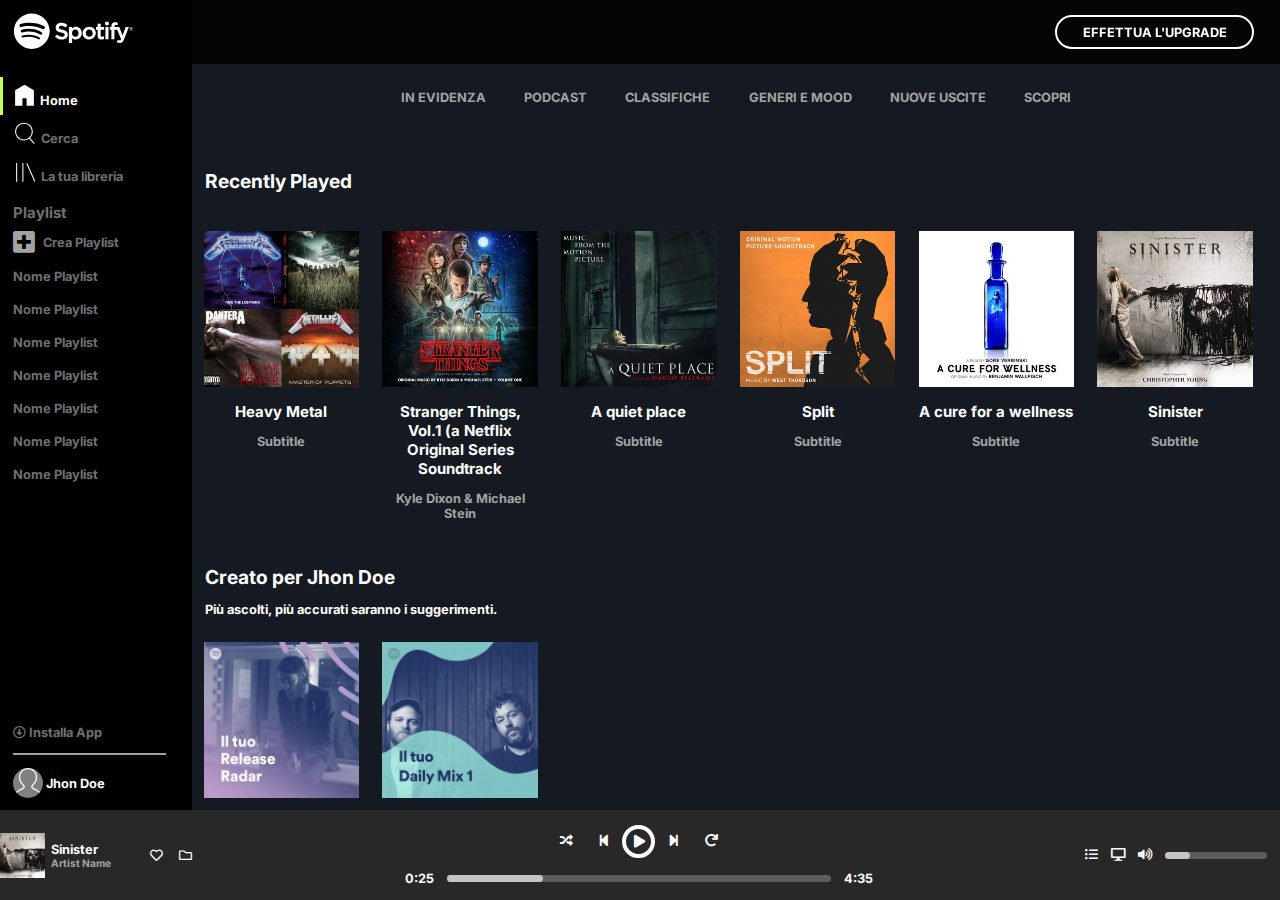
==== index.html @ 599d5edb "responsive" ====
<!DOCTYPE html>
<html lang="en">
<head>
    <meta charset="UTF-8">
    <meta http-equiv="X-UA-Compatible" content="IE=edge">
    <meta name="viewport" content="width=device-width, initial-scale=1.0">
    <title>Spotify Web</title>
    <link rel="preconnect" href="https://fonts.googleapis.com">
    <link rel="preconnect" href="https://fonts.gstatic.com" crossorigin>
    <link href="https://fonts.googleapis.com/css2?family=Inter:wght@400;700&display=swap" rel="stylesheet">

    <link rel="stylesheet" href="css/style.css">
    <link rel="stylesheet" href="https://cdnjs.cloudflare.com/ajax/libs/font-awesome/5.15.4/css/all.min.css" integrity="sha512-1ycn6IcaQQ40/MKBW2W4Rhis/DbILU74C1vSrLJxCq57o941Ym01SwNsOMqvEBFlcgUa6xLiPY/NS5R+E6ztJQ==" crossorigin="anonymous" referrerpolicy="no-referrer" />
</head>
<body>

<!-- sezione banner -->

    <div class="banner">
        <div class="btn">effettua l'upgrade</div>

    </div>

<!-- sezione centrale / side -->

    <div class="central">
        <div class="side pt-1">
            <div class="container-logo">
                <img class="large logo  pl-1" src="img/logo.svg" alt="">
                <img class=" small" src="img/logo-small.svg" alt="">
            </div> 
            <div class="menu pl-1 home"><img src="img/home.svg" alt=""><span> Home</span></div>
            <div class="menu pl-1 search"><img src="img/search.svg" alt=""><span> Cerca</span></div>
            <div class="menu pl-1 library"> <img src="img/libreria.svg" alt=""><span> La tua libreria</span></div>
            
            <div class="playlist-sec">
                <div class="playlists pl-1 pt-1">
                    <h3>Playlist</h3>
                    <div>
                        <span><i class="fas fa-plus-square"></i>Crea Playlist</span>
                    </div>
                    <div class="playlist">Nome Playlist</div>
                    <div class="playlist">Nome Playlist</div>
                    <div class="playlist">Nome Playlist</div>
                    <div class="playlist">Nome Playlist</div>
                    <div class="playlist">Nome Playlist</div>
                    <div class="playlist">Nome Playlist</div>
                    <div class="playlist">Nome Playlist</div>
                </div>
                <div class="user pt-1 pb-1">
                    <div class="pb-1 pr-1 pl-1"><i class="far fa-arrow-alt-circle-down"></i><span> Installa App</span> </div>
                    <div class="profile pt-1">
                        <div class="profile-pic"><img src="img/profile.svg" alt="immagine profilo utente"></div> 
                        <span>Jhon Doe</span> 
                    </div>
                </div>
            </div>
        </div>

<!-- sezione centrale / main -->

        <main class="section-main pt-5">
            <div class="nav-main">
                <ul class="nav">
                    <li>in evidenza</li>
                    <li>podcast</li>
                    <li>classifiche</li>
                    <li>generi e mood</li>
                    <li>nuove uscite</li>
                    <li>scopri</li>
                </ul>

            </div>
            
            <div class="row">
                <h2 class="pl-1 pt-3 pb-1">Recently Played</h2>
                <div class="clearfix">
                    <div class="song">
                        <img src="img/metal_lifting.jpg" alt="metal">
                        <h3 class="title pt-1">Heavy Metal</h3>
                        <div class="artist pt-1">Subtitle</div>
                    </div>
                    <div class="song">
                        <img src="img/stranger.jpeg" alt="stranger things">
                        <h3 class="title pt-1">Stranger Things, Vol.1 (a Netflix Original Series Soundtrack</h3>
                        <div class="artist pt-1">Kyle Dixon  & Michael Stein</div>
                    </div>
                    <div class="song">
                        <img src="img/aquietplace.jpeg" alt="a quiet place">
                        <h3 class="title pt-1"> A quiet place</h3>
                        <div class="artist pt-1">Subtitle</div>
                    </div>
                    <div class="song">
                        <img src="img/split.jpeg" alt="split">
                        <h3 class="title pt-1">Split</h3>
                        <div class="artist pt-1">Subtitle</div>
                    </div>
                    <div class="song">
                        <img src="img/cure.jpeg" alt="a cure for a wellness">
                        <h3 class="title pt-1">A cure for a wellness</h3>
                        <div class="artist pt-1">Subtitle</div>
                    </div>
                    <div class="song">
                        <img src="img/sinister.jpeg" alt="sinister">
                        <h3 class="title pt-1">Sinister</h3>
                        <div class="artist pt-1">Subtitle</div>
                    </div>
                </div>
            </div>
            <div class="row">
                <h2 class="pl-1 pt-3 pb-1">Creato per Jhon Doe</h2>
                <p class="pl-1">Più ascolti, più accurati saranno i suggerimenti.</p>
                <div class="clearfix">
                    <div class="song">
                        <img src="img/radar.jpeg" alt="release radar">
                        <h3 class="title pt-1">Release Radar</h3>
                    </div>
                    <div class="song">
                        <img src="img/mixdaily.jpeg" alt="daily mix 1">
                        <h3 class="title pt-1">Daily Mix 1</h3>
                    </div>
                </div>
            </div>
            <div class="last row">
                <h2 class="pl-1 pt-3 pb-1">Artisti più popolari</h2>
                <p class="pl-1">Più ascolti, più accurati saranno i suggerimenti.</p>
                <div class="clearfix">
                    <div class="song">
                        <img src="img/youg.jpeg" alt="metal">
                        <h3 class="title pt-1">Non Saprei</h3>
                    </div>
                    <div class="song">
                        <img src="img/einaudi.jpeg" alt="einaudi">
                        <h3 class="title pt-1">Ludovico Einaudi</h3>
                    </div>
                </div>
            </div>
        </main>
        
    </div>

<!-- sezione footer / player -->

    <footer>
        <div class="footer-item">
                <div class="player-song">
                    <img src="img/sinister.jpeg" alt="">
                    <div>
                        <h4 class="title pl-05">Sinister</h4>
                        <div class="artist pl-05">Artist Name</div>
                    </div>
                </div>
                <div>
                    <i class="far fa-heart"></i>
                    <i class="far pl-1 fa-folder"></i>
                </div>            
        </div>
        <div class="player">
            <div class="player-btn pb-1">
                <i class="fas pl-1 pr-1 fa-random"></i>
                <i class="fas pl-1 pr-1 fa-step-backward"></i>
                <i class="fas play-button  fa-play"></i>
                <i class="fas pl-1 pr-1 fa-step-forward"></i>
                <i class="fas pl-1 pr-1 fa-redo"></i>
            </div>
            <div class="progress-sec">
                <div class=" pr-1">0:25</div>
                <div class="progress">
                    <div class="progress-done"></div>
                </div>
                <div class="pl-1">4:35</div>
            </div>
        </div>
        <div class="volume-sec">
            <i class="fas pr-1 fa-list-ul"></i>
            <i class="fas pr-1 fa-desktop"></i>
            <i class="fas pr-1 fa-volume-up"></i>
            <div class="progress-sec pr-1">
                <div class="progress">
                    <div class="progress-done"></div>
                </div>
            </div>
        </div>

    </footer>
</body>
</html>
---- css/style.css ----
*{
    margin: 0;
    padding: 0;
    box-sizing: border-box;
}

html{
    font-family: 'Inter', sans-serif;
    font-weight: bold;
    font-size: .8rem;
}

/* classi comuni */

.pt-05{
    padding-top: .5rem;
}

.pt-1{
    padding-top: 1rem;
}

.pt-3{
    padding-top: 3rem;
}

.pt-5{
    padding-top: 5rem;
}

.pr-05{
    padding-right: .5rem;
}

.pr-1{
    padding-right: 1rem;
}

.pr-3{
    padding-right: 3rem;
}

.pr-5{
    padding-right: 5rem;
}

.pb-05{
    padding-bottom: .5rem;
}

.pb-1{
    padding-bottom: 1rem;
}

.pb-3{
    padding-bottom: 3rem;
}

.pb-5{
    padding-bottom: 5rem;
}

.pl-05{
    padding-left: .5rem;
}

.pl-1{
    padding-left: 1rem;
}

.pl-3{
    padding-left: 3rem;
}

.pl-5{
    padding-left: 5rem;
}

.clearfix::after{
    content: "";
    display: table;
    clear: both;
}


/* sezione banner */

.banner{
    display: flex;
    justify-content: flex-end;
    align-items: center;
    position: fixed;
    top: 0;
    right: 0;
    width:calc(100% - 192px);
    height: 5rem;
    background-color: rgba(0, 0, 0, 0.8);
}

.banner .btn{
    padding: 0.6em 2em;
    color: white;
    border: 2px solid white;
    border-radius: 2em;
    margin-right: 2rem;
    text-transform: uppercase;
}

/* sezione centrale / side */
.central{
    display: flex;
}


.side{
    display: flex;
    flex-direction: column;
    width: 192px;
    height: calc(100vh - 7rem);
    background-color: black;
    color: #707070;
    overflow:hidden;
    flex-shrink: 0;

}



.container-logo{
    height: 5rem;
    width: 192px;
    flex-shrink: 0;
}

.logo{
    width: 70%;

}

.small{
    width: 40px;
    display: none;
}

.menu{
    padding-top: 0.5rem;
    padding-bottom: 0.5rem;
}

.home{
    color: white;
    border-left: 3px solid #C1FE5C;
    width: 100%;
    padding-left: 9px;
}

.home img,
.search img,
.library img{
    width: 25px;
    vertical-align: -3px;
}

.side .playlists .fas{
    font-size: 1.5rem;
    padding: 0.5em;
    margin-left: -.5rem;
    transform: scale(1.3, 1.3);
    vertical-align: -2px;
}

.playlist-sec{
    display: flex;
    flex-direction: column;
    justify-content:space-between;
    height: 100%;
    min-height: 230px;
}

.playlists .fas{

    color: #A3A3A3;
}

.playlists{  
    height: 100%;
    overflow-y: auto;
    background-color: black;
}

.playlist{
    padding: 0.7em 0;
}

.user{
    width: 100%;
    background-color: black;
    flex-shrink: 0;
}

.profile{
    color: white;
    border-top: 2px solid #A3A3A3;
    display: inline-block;
    width: 80%;
    margin-left: 1rem ;
}

.profile-pic{
    width: 30px;
    height: 30px;
    background-color: #808080;
    display: inline-block;
    border-radius: 50%;
    overflow: hidden;
    vertical-align: -10px;
}

@media screen and (max-width:560px) {
    .banner{
    width:calc(100% - 50px);

    }
    
    .side{
    width: 50px
    }

    .container-logo{
        display: flex;
        width: 50px;
        justify-content: center;

    }

    .logo{
        display: none;
    }

    .small{
        display: inline-block;
        margin-top: -1rem
    }


    span{
        display: none;
    }

    .playlist-sec{
        justify-content: flex-end;
    }
    
    .playlists{
        display: none;
    }

    .user{
        display: flex;
        flex-direction: column;
        align-items: center;

    }

    .user div:first-of-type{
        padding-left: 0;
        padding-right: 0;
    }
    .profile{
        border: none;
    }

}




/* sezione centrale / main */


.section-main{
    height: calc(100vh - 7rem);
    background-color: #151921;
    width: 100%;
    overflow-y: auto;
    color: white;
}

.nav{
    display: flex;
    justify-content: center;
    list-style: none;
    flex-wrap: wrap;
}

.nav li{
    margin: 2rem 1.5rem;
    color: #A3A3A3;
    text-transform: uppercase;
}

.song{
    text-align: center;
    width: calc((100% - 12rem) / 6);
    height: 270px;
    margin: 2rem  0.9rem;
    float: left;
}

@media screen and (max-width:900px) {
    .song{
    width: calc((100% - 8rem) / 4);

    }
}

@media screen and (max-width:650px) {
    .song{
    width: calc((100% - 4rem) / 2);

    }
}


.song img{
    width: 100%;
}


.artist{
    color: #A3A3A3;

}

.last .song img{
    border-radius: 50%;
}



/* sezione footer */

footer{
    display: flex;
    align-items: center;
    justify-content: space-between;
    position: relative;
    height: 7rem;
    width: 100%;
    background-color: #282828;
    color: white;
}

.footer-item{
    display: flex;
    align-items: center;
    flex-basis: 192px;
    justify-content: space-between;
}

footer img{
    width: 45px;
}

.player-song{
    display: flex;
    align-items: center;
}

footer .artist{
    font-size: 0.8rem;
}

.player{
    display: flex;
    flex-direction: column;
    align-items: center;
}

.player-btn{
    display: flex;
    align-self: center;
    align-items: center;

}

.play-button{
    border: 4px solid white;
    border-radius: 50%;
    padding-bottom: 0.4em;
    padding-right: 0.5em;
    padding-top: .6em;
    padding-left: .6em;
}

.progress-sec{
    display: flex;
    justify-content: space-between;
    align-items:center;
}

.player .progress{
    background-color: #5C5C5C;
    max-width: 500px;
    width: 30vw;
    height: 7px;
    border-radius: 1rem;
}

.progress-done{
    background-color: #c4c4c4;
    border-radius: 1rem;
    width: 25%;
    height: 7px;
}

.volume-sec{
    display: flex;
}

.volume-sec .progress{
    background-color: #5C5C5C;
    width: 8vw;
    height: 7px;
    border-radius: 1rem;  
}
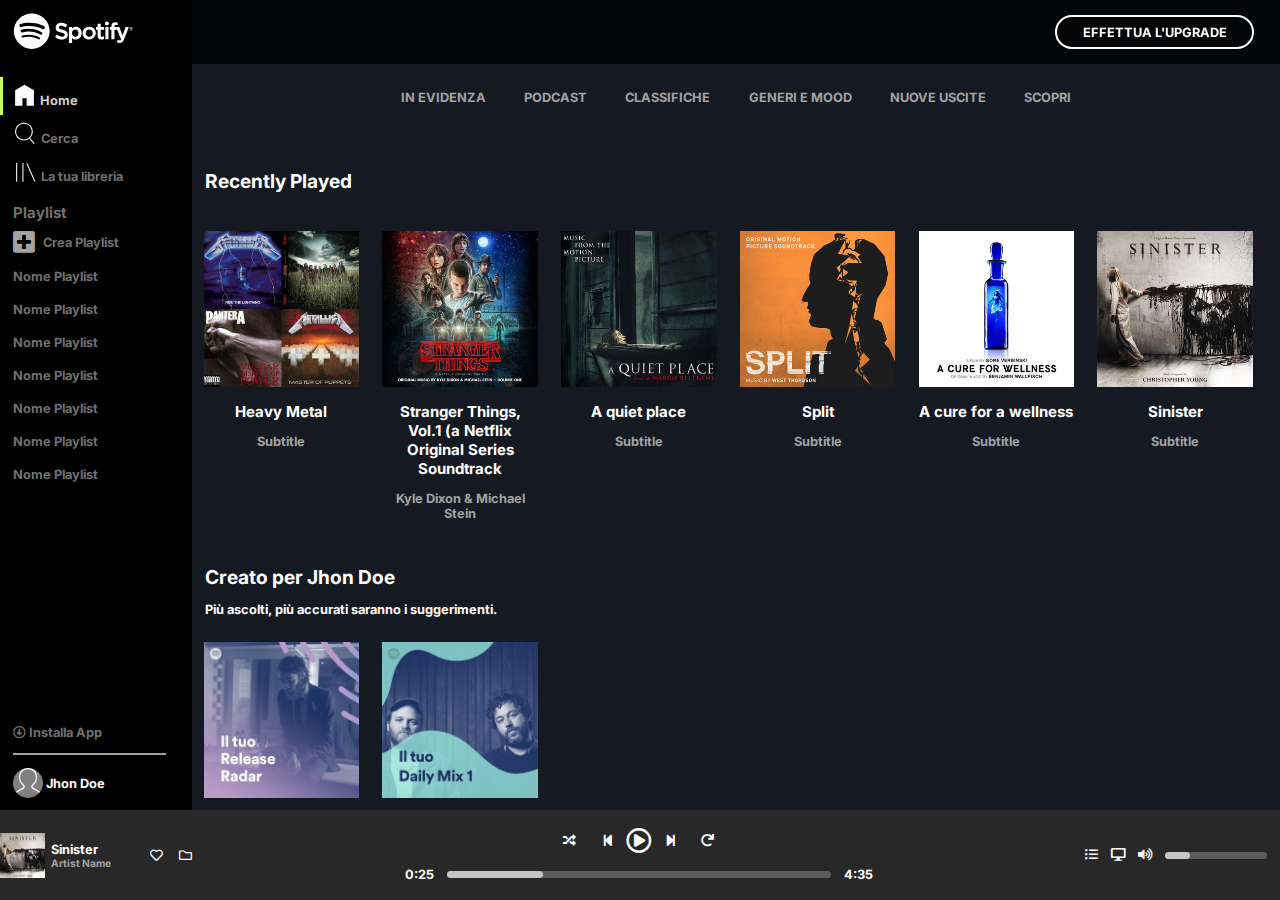
==== commit fca4570e: "added some hover" ====
--- a/index.html
+++ b/index.html
@@ -29,26 +29,26 @@
                 <img class="large logo  pl-1" src="img/logo.svg" alt="">
                 <img class=" small" src="img/logo-small.svg" alt="">
             </div> 
-            <div class="menu pl-1 home"><img src="img/home.svg" alt=""><span> Home</span></div>
-            <div class="menu pl-1 search"><img src="img/search.svg" alt=""><span> Cerca</span></div>
-            <div class="menu pl-1 library"> <img src="img/libreria.svg" alt=""><span> La tua libreria</span></div>
+            <div class="menu pl-1 home"><img src="img/home.svg" alt=""><span><a href="#!"> Home</a></span></div>
+            <div class="menu pl-1 search"><img src="img/search.svg" alt=""><span><a href="#!"> Cerca</a></span></div>
+            <div class="menu pl-1 library"> <img src="img/libreria.svg" alt=""><span><a href="#!"> La tua libreria</a></span></div>
             
             <div class="playlist-sec">
                 <div class="playlists pl-1 pt-1">
                     <h3>Playlist</h3>
                     <div>
-                        <span><i class="fas fa-plus-square"></i>Crea Playlist</span>
-                    </div>
-                    <div class="playlist">Nome Playlist</div>
-                    <div class="playlist">Nome Playlist</div>
-                    <div class="playlist">Nome Playlist</div>
-                    <div class="playlist">Nome Playlist</div>
-                    <div class="playlist">Nome Playlist</div>
-                    <div class="playlist">Nome Playlist</div>
-                    <div class="playlist">Nome Playlist</div>
+                        <span> <a href="#!"><i class="fas fa-plus-square"></i>Crea Playlist</a></span> 
+                    </div>
+                    <div class="playlist"> <a href="#!"> Nome Playlist</a></div>
+                    <div class="playlist"> <a href="#!"> Nome Playlist</a></div>
+                    <div class="playlist"> <a href="#!"> Nome Playlist</a></div>
+                    <div class="playlist"> <a href="#!"> Nome Playlist</a></div>
+                    <div class="playlist"> <a href="#!"> Nome Playlist</a></div>
+                    <div class="playlist"> <a href="#!"> Nome Playlist</a></div>
+                    <div class="playlist"> <a href="#!"> Nome Playlist</a></div>
                 </div>
                 <div class="user pt-1 pb-1">
-                    <div class="pb-1 pr-1 pl-1"><i class="far fa-arrow-alt-circle-down"></i><span> Installa App</span> </div>
+                    <div class="pb-1 pr-1 pl-1"><i class="far fa-arrow-alt-circle-down"></i><span><a href="#!"> Installa App</a></span> </div>
                     <div class="profile pt-1">
                         <div class="profile-pic"><img src="img/profile.svg" alt="immagine profilo utente"></div> 
                         <span>Jhon Doe</span> 
@@ -62,12 +62,12 @@
         <main class="section-main pt-5">
             <div class="nav-main">
                 <ul class="nav">
-                    <li>in evidenza</li>
-                    <li>podcast</li>
-                    <li>classifiche</li>
-                    <li>generi e mood</li>
-                    <li>nuove uscite</li>
-                    <li>scopri</li>
+                    <li><a href="#!"> in evidenza</a></li>
+                    <li><a href="#!"> podcast</a></li>
+                    <li><a href="#!"> classifiche</a></li>
+                    <li><a href="#!"> generi e mood</a></li>
+                    <li><a href="#!"> nuove uscite</a></li>
+                    <li><a href="#!"> scopri</a></li>
                 </ul>
 
             </div>
@@ -76,32 +76,50 @@
                 <h2 class="pl-1 pt-3 pb-1">Recently Played</h2>
                 <div class="clearfix">
                     <div class="song">
-                        <img src="img/metal_lifting.jpg" alt="metal">
+                        <div class="p-relative">
+                            <img class="img-opa" src="img/metal_lifting.jpg" alt="metal">
+                            <i class="far fa-play-circle"></i>
+                        </div>
                         <h3 class="title pt-1">Heavy Metal</h3>
                         <div class="artist pt-1">Subtitle</div>
                     </div>
                     <div class="song">
-                        <img src="img/stranger.jpeg" alt="stranger things">
+                        <div class="p-relative">
+                            <img class="img-opa" src="img/stranger.jpeg" alt="stranger things">
+                            <i class="far fa-play-circle"></i>
+                        </div>
                         <h3 class="title pt-1">Stranger Things, Vol.1 (a Netflix Original Series Soundtrack</h3>
                         <div class="artist pt-1">Kyle Dixon  & Michael Stein</div>
                     </div>
                     <div class="song">
-                        <img src="img/aquietplace.jpeg" alt="a quiet place">
+                        <div class="p-relative">
+                            <img class="img-opa" src="img/aquietplace.jpeg" alt="a quiet place">
+                            <i class="far fa-play-circle"></i>
+                        </div>
                         <h3 class="title pt-1"> A quiet place</h3>
                         <div class="artist pt-1">Subtitle</div>
                     </div>
                     <div class="song">
-                        <img src="img/split.jpeg" alt="split">
+                        <div class="p-relative">
+                            <img class="img-opa" src="img/split.jpeg" alt="split">
+                            <i class="far fa-play-circle"></i>
+                        </div>
                         <h3 class="title pt-1">Split</h3>
                         <div class="artist pt-1">Subtitle</div>
                     </div>
                     <div class="song">
-                        <img src="img/cure.jpeg" alt="a cure for a wellness">
+                        <div class="p-relative">
+                            <img class="img-opa" src="img/cure.jpeg" alt="a cure for a wellness">
+                            <i class="far fa-play-circle"></i>
+                        </div>
                         <h3 class="title pt-1">A cure for a wellness</h3>
                         <div class="artist pt-1">Subtitle</div>
                     </div>
                     <div class="song">
-                        <img src="img/sinister.jpeg" alt="sinister">
+                        <div class="p-relative">
+                            <img class="img-opa" src="img/sinister.jpeg" alt="sinister">
+                            <i class="far fa-play-circle"></i>
+                        </div>
                         <h3 class="title pt-1">Sinister</h3>
                         <div class="artist pt-1">Subtitle</div>
                     </div>
@@ -112,11 +130,17 @@
                 <p class="pl-1">Più ascolti, più accurati saranno i suggerimenti.</p>
                 <div class="clearfix">
                     <div class="song">
-                        <img src="img/radar.jpeg" alt="release radar">
+                        <div class="p-relative">
+                            <img class="img-opa" src="img/radar.jpeg" alt="release radar">
+                            <i class="far fa-play-circle"></i>
+                        </div>
                         <h3 class="title pt-1">Release Radar</h3>
                     </div>
                     <div class="song">
-                        <img src="img/mixdaily.jpeg" alt="daily mix 1">
+                        <div class="p-relative">
+                            <img class="img-opa" src="img/mixdaily.jpeg" alt="daily mix 1">
+                            <i class="far fa-play-circle"></i>
+                        </div>
                         <h3 class="title pt-1">Daily Mix 1</h3>
                     </div>
                 </div>
@@ -126,11 +150,17 @@
                 <p class="pl-1">Più ascolti, più accurati saranno i suggerimenti.</p>
                 <div class="clearfix">
                     <div class="song">
-                        <img src="img/youg.jpeg" alt="metal">
+                        <div class="p-relative">
+                            <img class="img-opa" src="img/youg.jpeg" alt="metal">
+                            <i class="far fa-play-circle"></i>
+                        </div>
                         <h3 class="title pt-1">Non Saprei</h3>
                     </div>
                     <div class="song">
-                        <img src="img/einaudi.jpeg" alt="einaudi">
+                        <div class="p-relative">
+                            <img class="img-opa" src="img/einaudi.jpeg" alt="einaudi">
+                            <i class="far fa-play-circle"></i>
+                        </div>
                         <h3 class="title pt-1">Ludovico Einaudi</h3>
                     </div>
                 </div>
@@ -150,7 +180,7 @@
                         <div class="artist pl-05">Artist Name</div>
                     </div>
                 </div>
-                <div>
+                <div class="icons">
                     <i class="far fa-heart"></i>
                     <i class="far pl-1 fa-folder"></i>
                 </div>            
@@ -159,7 +189,7 @@
             <div class="player-btn pb-1">
                 <i class="fas pl-1 pr-1 fa-random"></i>
                 <i class="fas pl-1 pr-1 fa-step-backward"></i>
-                <i class="fas play-button  fa-play"></i>
+                <i class="far play-button fa-play-circle"></i>
                 <i class="fas pl-1 pr-1 fa-step-forward"></i>
                 <i class="fas pl-1 pr-1 fa-redo"></i>
             </div>
--- a/css/style.css
+++ b/css/style.css
@@ -80,6 +80,10 @@
     content: "";
     display: table;
     clear: both;
+}
+
+.p-relative{
+    position: relative;
 }
 
 
@@ -124,8 +128,14 @@
 
 }
 
-
-
+.side a{
+    text-decoration: none;
+    color: #707070;
+}
+
+.side a:hover{
+    color: white;
+}
 .container-logo{
     height: 5rem;
     width: 192px;
@@ -147,11 +157,15 @@
     padding-bottom: 0.5rem;
 }
 
-.home{
-    color: white;
+.home {
     border-left: 3px solid #C1FE5C;
     width: 100%;
     padding-left: 9px;
+}
+
+.home a{
+    color: rgb(209, 209, 209);
+    
 }
 
 .home img,
@@ -293,9 +307,17 @@
     flex-wrap: wrap;
 }
 
+.nav a{
+    text-decoration: none;
+    color: #A3A3A3;
+}
+
+.nav a:hover{
+    color: white;
+}
+
 .nav li{
     margin: 2rem 1.5rem;
-    color: #A3A3A3;
     text-transform: uppercase;
 }
 
@@ -307,6 +329,25 @@
     float: left;
 }
 
+.song .far{
+    position: absolute;
+    top:50%;
+    left: 50%;
+    transform: translate(-50%, -50%);
+    display: none;
+    font-size: 4rem;
+}
+
+.song:hover .img-opa{
+    opacity: 0.7;
+}
+
+.song:hover .far{
+    display: inline-block;
+    opacity: none;
+}
+
+
 @media screen and (max-width:900px) {
     .song{
     width: calc((100% - 8rem) / 4);
@@ -381,16 +422,15 @@
     display: flex;
     align-self: center;
     align-items: center;
-
 }
 
 .play-button{
-    border: 4px solid white;
-    border-radius: 50%;
-    padding-bottom: 0.4em;
-    padding-right: 0.5em;
-    padding-top: .6em;
-    padding-left: .6em;
+    font-size: 2rem;
+    
+}
+
+.play-button:hover{
+    transform: scale(1.2, 1.2);
 }
 
 .progress-sec{
@@ -414,6 +454,10 @@
     height: 7px;
 }
 
+.progress:hover .progress-done{
+    background-color: #C1FE5C;
+}
+
 .volume-sec{
     display: flex;
 }
@@ -425,3 +469,18 @@
     border-radius: 1rem;  
 }
 
+@media screen and (max-width: 640px){
+    .icons{
+        display: flex;
+        flex-direction: column;
+    }
+    
+    .icons .far{
+        margin: 0;
+        padding: 0;
+    }
+
+    .icons .far:first-of-type{
+        padding-bottom: .5rem;
+    }
+}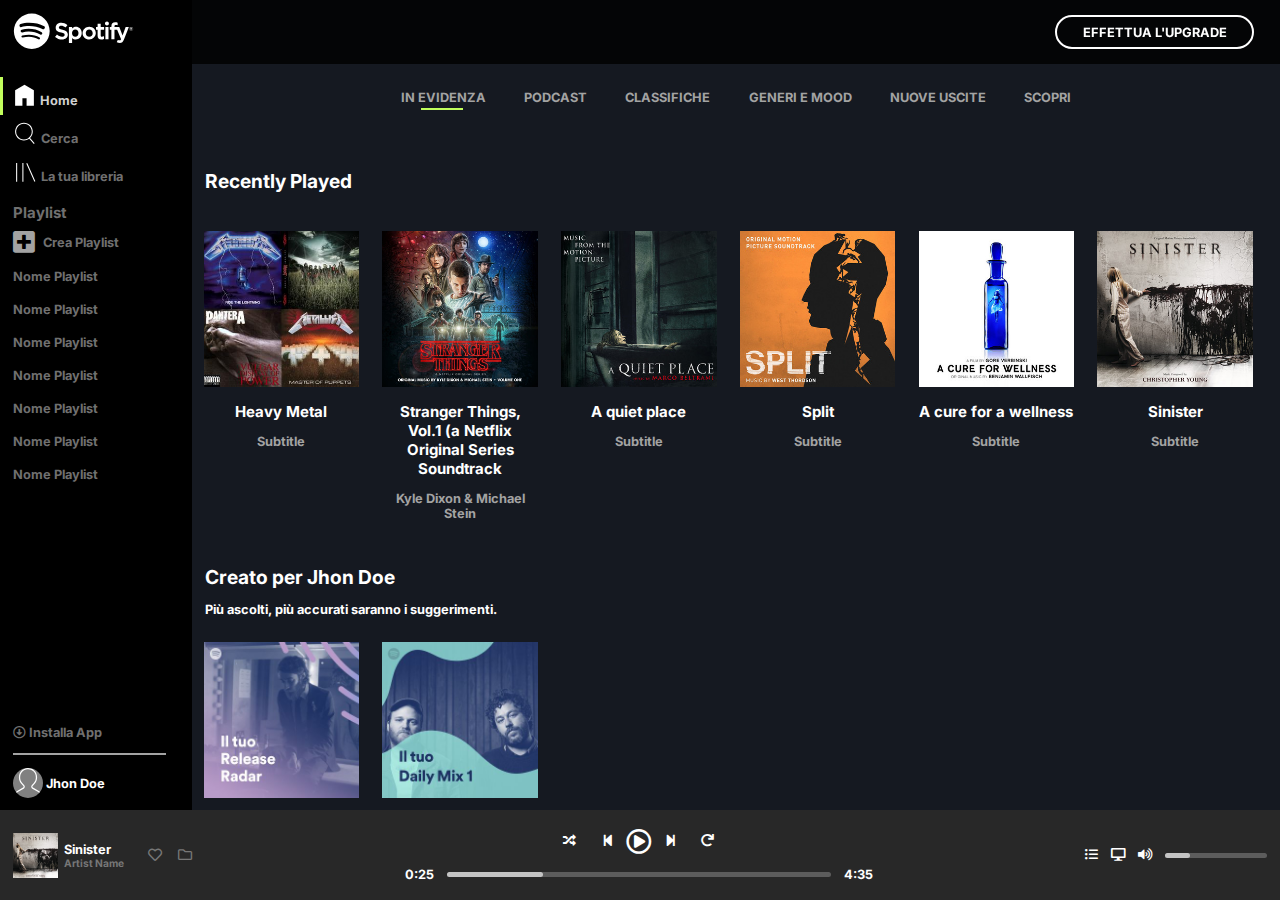
==== commit 2b19be6c: "end" ====
--- a/index.html
+++ b/index.html
@@ -62,7 +62,7 @@
         <main class="section-main pt-5">
             <div class="nav-main">
                 <ul class="nav">
-                    <li><a href="#!"> in evidenza</a></li>
+                    <li class="p-relative"><a href="#!"> in evidenza</a></li>
                     <li><a href="#!"> podcast</a></li>
                     <li><a href="#!"> classifiche</a></li>
                     <li><a href="#!"> generi e mood</a></li>
@@ -177,7 +177,7 @@
                     <img src="img/sinister.jpeg" alt="">
                     <div>
                         <h4 class="title pl-05">Sinister</h4>
-                        <div class="artist pl-05">Artist Name</div>
+                        <div class="artist pl-05"><a href="#!">Artist Name</a></div>
                     </div>
                 </div>
                 <div class="icons">
@@ -196,7 +196,7 @@
             <div class="progress-sec">
                 <div class=" pr-1">0:25</div>
                 <div class="progress">
-                    <div class="progress-done"></div>
+                    <div class="progress-done p-relative"><i class="fas fa-circle"></i></i></div>
                 </div>
                 <div class="pl-1">4:35</div>
             </div>
@@ -207,7 +207,8 @@
             <i class="fas pr-1 fa-volume-up"></i>
             <div class="progress-sec pr-1">
                 <div class="progress">
-                    <div class="progress-done"></div>
+                    <div class="progress-done p-relative"><i class="fas fa-circle"></i></i></div>
+
                 </div>
             </div>
         </div>
--- a/css/style.css
+++ b/css/style.css
@@ -99,6 +99,7 @@
     width:calc(100% - 192px);
     height: 5rem;
     background-color: rgba(0, 0, 0, 0.8);
+    z-index: 10;
 }
 
 .banner .btn{
@@ -108,6 +109,10 @@
     border-radius: 2em;
     margin-right: 2rem;
     text-transform: uppercase;
+}
+
+.banner .btn:hover{
+    transform: scale(1.1, 1.1);
 }
 
 /* sezione centrale / side */
@@ -194,6 +199,10 @@
 .playlists .fas{
 
     color: #A3A3A3;
+}
+
+.playlists span:hover .fas{
+    color: white;
 }
 
 .playlists{  
@@ -307,6 +316,17 @@
     flex-wrap: wrap;
 }
 
+.nav li:first-of-type::after{
+    content: "";
+    width: 50%;
+    height: 2px;
+    background-color: #C1FE5C;
+    display: block;
+    position: absolute;
+    bottom: -5px;
+    left: 20px;
+}
+
 .nav a{
     text-decoration: none;
     color: #A3A3A3;
@@ -385,7 +405,9 @@
     display: flex;
     align-items: center;
     justify-content: space-between;
-    position: relative;
+    position: fixed;
+    bottom:0;
+    z-index: 11;
     height: 7rem;
     width: 100%;
     background-color: #282828;
@@ -403,13 +425,33 @@
     width: 45px;
 }
 
+.icons .far{
+    color:#777777;
+    font-size: 1.1rem;
+}
+
+.icons .far:hover{
+    color: white;
+}
+
 .player-song{
     display: flex;
     align-items: center;
+    margin-left:1rem;
 }
 
 footer .artist{
-    font-size: 0.8rem;
+   font-size: 0.8rem;
+}
+
+footer .artist a{
+    text-decoration: none;
+    color:#777777;
+}
+
+footer .artist a:hover{
+    color: white;
+    text-decoration: underline;
 }
 
 .player{
@@ -443,7 +485,7 @@
     background-color: #5C5C5C;
     max-width: 500px;
     width: 30vw;
-    height: 7px;
+    height: 5px;
     border-radius: 1rem;
 }
 
@@ -451,7 +493,7 @@
     background-color: #c4c4c4;
     border-radius: 1rem;
     width: 25%;
-    height: 7px;
+    height: 5px;
 }
 
 .progress:hover .progress-done{
@@ -465,8 +507,20 @@
 .volume-sec .progress{
     background-color: #5C5C5C;
     width: 8vw;
-    height: 7px;
+    height: 5px;
     border-radius: 1rem;  
+}
+
+.progress-done .fas{
+    position: absolute;
+    right: -0.3rem;
+    top:-.4rem;
+    font-size: 1.1rem;
+    display: none;
+}
+
+.progress:hover .progress-done .fas{
+    display: inline-block;
 }
 
 @media screen and (max-width: 640px){
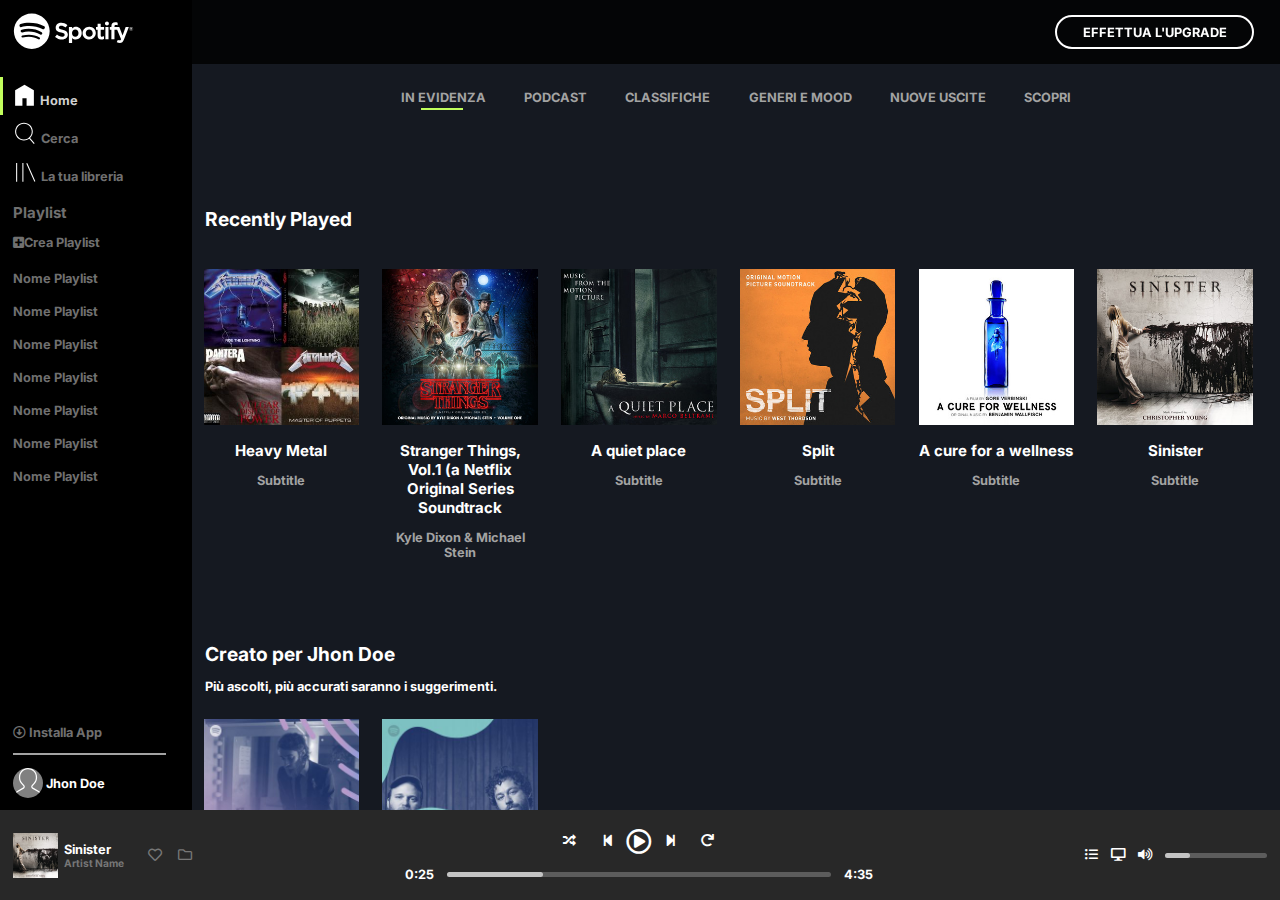
==== commit 6bca242e: "adjust" ====
--- a/index.html
+++ b/index.html
@@ -29,16 +29,16 @@
                 <img class="large logo  pl-1" src="img/logo.svg" alt="">
                 <img class=" small" src="img/logo-small.svg" alt="">
             </div> 
-            <div class="menu pl-1 home"><img src="img/home.svg" alt=""><span><a href="#!"> Home</a></span></div>
-            <div class="menu pl-1 search"><img src="img/search.svg" alt=""><span><a href="#!"> Cerca</a></span></div>
-            <div class="menu pl-1 library"> <img src="img/libreria.svg" alt=""><span><a href="#!"> La tua libreria</a></span></div>
+            <div class="menu pl-1 home"><a href="#!"><img src="img/home.svg" alt=""><span class="hidden"> Home</a></span></div>
+            <div class="menu pl-1 search"><a href="#!"><img src="img/search.svg" alt=""><span class="hidden"> Cerca</a></span></div>
+            <div class="menu pl-1 library"> <a href="#!"><img src="img/libreria.svg" alt=""><span class="hidden"> La tua libreria</a></span></div>
             
+            <h3 class="hidden pl-1 pt-1 pb-1">Playlist</h3>
+            <div class="pl-1 pb-1 add-playlist">
+                <span class="hidden"> <a href="#!"><i class="fas fa-plus-square"></i>Crea Playlist</a></span> 
+            </div>
             <div class="playlist-sec">
-                <div class="playlists pl-1 pt-1">
-                    <h3>Playlist</h3>
-                    <div>
-                        <span> <a href="#!"><i class="fas fa-plus-square"></i>Crea Playlist</a></span> 
-                    </div>
+                <div class="playlists pl-1">
                     <div class="playlist"> <a href="#!"> Nome Playlist</a></div>
                     <div class="playlist"> <a href="#!"> Nome Playlist</a></div>
                     <div class="playlist"> <a href="#!"> Nome Playlist</a></div>
@@ -48,10 +48,10 @@
                     <div class="playlist"> <a href="#!"> Nome Playlist</a></div>
                 </div>
                 <div class="user pt-1 pb-1">
-                    <div class="pb-1 pr-1 pl-1"><i class="far fa-arrow-alt-circle-down"></i><span><a href="#!"> Installa App</a></span> </div>
+                    <div class="pb-1 pr-1 pl-1"><i class="far fa-arrow-alt-circle-down"></i><span class="hidden"><a href="#!"> Installa App</a></span> </div>
                     <div class="profile pt-1">
                         <div class="profile-pic"><img src="img/profile.svg" alt="immagine profilo utente"></div> 
-                        <span>Jhon Doe</span> 
+                        <span class="hidden">Jhon Doe</span> 
                     </div>
                 </div>
             </div>
@@ -72,7 +72,7 @@
 
             </div>
             
-            <div class="row">
+            <div class="row pt-3">
                 <h2 class="pl-1 pt-3 pb-1">Recently Played</h2>
                 <div class="clearfix">
                     <div class="song">
@@ -125,7 +125,7 @@
                     </div>
                 </div>
             </div>
-            <div class="row">
+            <div class="row pt-3">
                 <h2 class="pl-1 pt-3 pb-1">Creato per Jhon Doe</h2>
                 <p class="pl-1">Più ascolti, più accurati saranno i suggerimenti.</p>
                 <div class="clearfix">
--- a/css/style.css
+++ b/css/style.css
@@ -112,6 +112,7 @@
 }
 
 .banner .btn:hover{
+    cursor: pointer;
     transform: scale(1.1, 1.1);
 }
 
@@ -314,6 +315,20 @@
     justify-content: center;
     list-style: none;
     flex-wrap: wrap;
+}
+
+.nav a{
+    text-decoration: none;
+    color: #A3A3A3;
+}
+
+.nav a:hover{
+    color: white;
+}
+
+.nav li{
+    margin: 2rem 1.5rem;
+    text-transform: uppercase;
 }
 
 .nav li:first-of-type::after{
@@ -327,20 +342,6 @@
     left: 20px;
 }
 
-.nav a{
-    text-decoration: none;
-    color: #A3A3A3;
-}
-
-.nav a:hover{
-    color: white;
-}
-
-.nav li{
-    margin: 2rem 1.5rem;
-    text-transform: uppercase;
-}
-
 .song{
     text-align: center;
     width: calc((100% - 12rem) / 6);
@@ -348,6 +349,14 @@
     margin: 2rem  0.9rem;
     float: left;
 }
+
+.song img:hover,
+.song .title:hover,
+.song .artist{
+    cursor: pointer;
+}
+
+
 
 .song .far{
     position: absolute;
@@ -514,7 +523,7 @@
 .progress-done .fas{
     position: absolute;
     right: -0.3rem;
-    top:-.4rem;
+    top:-.3rem;
     font-size: 1.1rem;
     display: none;
 }
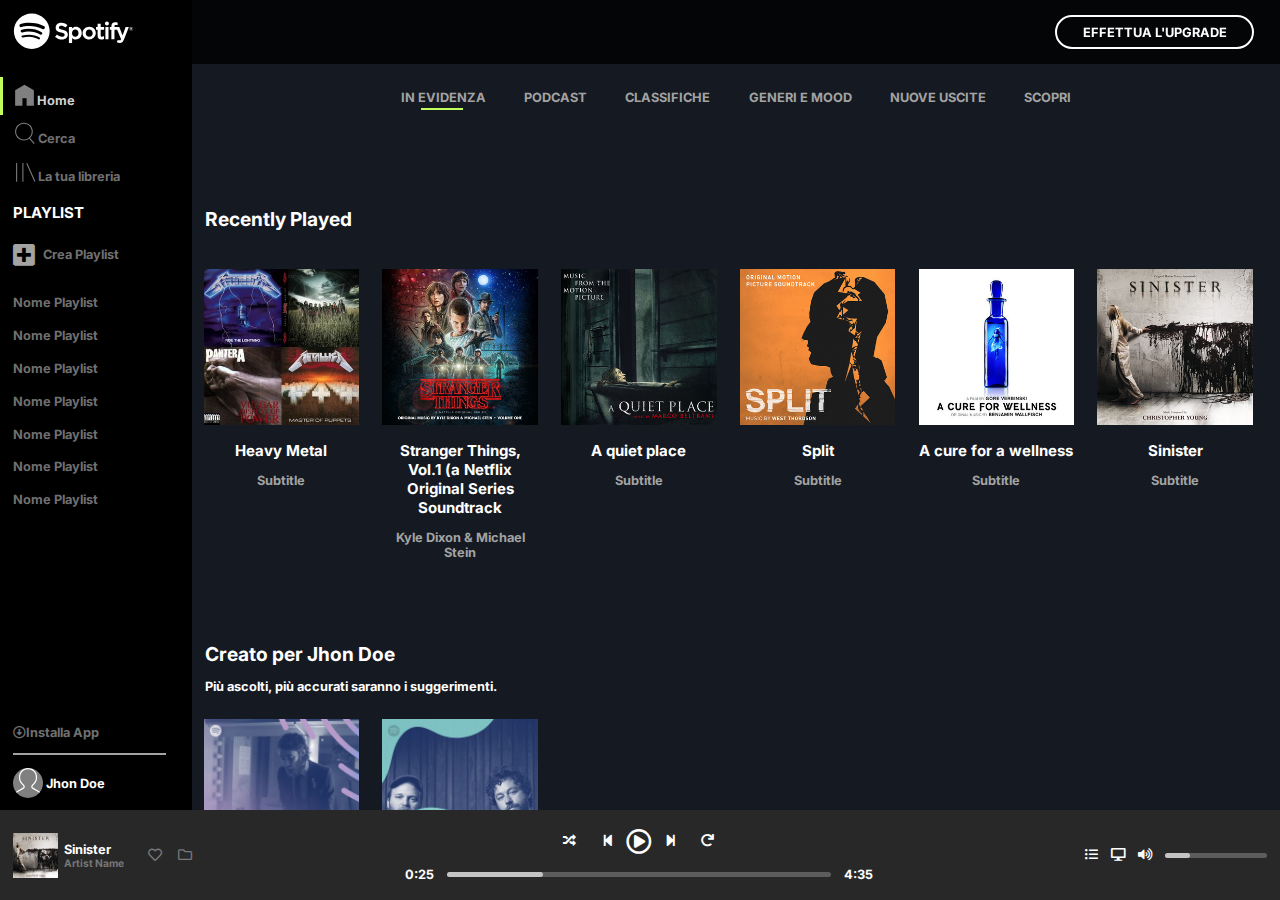
==== commit 2f4c0f6b: "adjust" ====
--- a/index.html
+++ b/index.html
@@ -23,39 +23,39 @@
 
 <!-- sezione centrale / side -->
 
-    <div class="central">
-        <div class="side pt-1">
-            <div class="container-logo">
-                <img class="large logo  pl-1" src="img/logo.svg" alt="">
-                <img class=" small" src="img/logo-small.svg" alt="">
-            </div> 
-            <div class="menu pl-1 home"><a href="#!"><img src="img/home.svg" alt=""><span class="hidden"> Home</a></span></div>
-            <div class="menu pl-1 search"><a href="#!"><img src="img/search.svg" alt=""><span class="hidden"> Cerca</a></span></div>
-            <div class="menu pl-1 library"> <a href="#!"><img src="img/libreria.svg" alt=""><span class="hidden"> La tua libreria</a></span></div>
-            
-            <h3 class="hidden pl-1 pt-1 pb-1">Playlist</h3>
-            <div class="pl-1 pb-1 add-playlist">
-                <span class="hidden"> <a href="#!"><i class="fas fa-plus-square"></i>Crea Playlist</a></span> 
-            </div>
-            <div class="playlist-sec">
-                <div class="playlists pl-1">
-                    <div class="playlist"> <a href="#!"> Nome Playlist</a></div>
-                    <div class="playlist"> <a href="#!"> Nome Playlist</a></div>
-                    <div class="playlist"> <a href="#!"> Nome Playlist</a></div>
-                    <div class="playlist"> <a href="#!"> Nome Playlist</a></div>
-                    <div class="playlist"> <a href="#!"> Nome Playlist</a></div>
-                    <div class="playlist"> <a href="#!"> Nome Playlist</a></div>
-                    <div class="playlist"> <a href="#!"> Nome Playlist</a></div>
-                </div>
-                <div class="user pt-1 pb-1">
-                    <div class="pb-1 pr-1 pl-1"><i class="far fa-arrow-alt-circle-down"></i><span class="hidden"><a href="#!"> Installa App</a></span> </div>
-                    <div class="profile pt-1">
-                        <div class="profile-pic"><img src="img/profile.svg" alt="immagine profilo utente"></div> 
-                        <span class="hidden">Jhon Doe</span> 
-                    </div>
-                </div>
-            </div>
-        </div>
+<div class="central">
+    <div class="side pt-1">
+        <div class="container-logo">
+            <img class="large logo  pl-1" src="img/logo.svg" alt="">
+            <img class=" small" src="img/logo-small.svg" alt="">
+        </div> 
+        <div class="menu pl-1 home"><a href="#!"><img src="img/home.svg" alt=""><div class=" il-block hidden"> Home</a></div></div>
+        <div class="menu pl-1 search"><a href="#!"><img src="img/search.svg" alt=""><div class=" il-block hidden"> Cerca</a></div></div>
+        <div class="menu pl-1 library"> <a href="#!"><img src="img/libreria.svg" alt=""><div class=" il-block hidden"> La tua libreria</a></div></div>
+        
+        <h3 class="hidden pl-1 pt-1 pb-1">Playlist</h3>
+        <div class="pl-1 pb-1 add-playlist">
+            <div class=" il-block hidden"> <a href="#!"><i class="fas fa-plus-square"></i>Crea Playlist</a></div> 
+        </div>
+        <div class="playlist-sec">
+            <div class="playlists pl-1">
+                <div class="playlist"> <a href="#!"> Nome Playlist</a></div>
+                <div class="playlist"> <a href="#!"> Nome Playlist</a></div>
+                <div class="playlist"> <a href="#!"> Nome Playlist</a></div>
+                <div class="playlist"> <a href="#!"> Nome Playlist</a></div>
+                <div class="playlist"> <a href="#!"> Nome Playlist</a></div>
+                <div class="playlist"> <a href="#!"> Nome Playlist</a></div>
+                <div class="playlist"> <a href="#!"> Nome Playlist</a></div>
+            </div>
+            <div class="user pt-1 pb-1">
+                <div class="pb-1 pr-1 pl-1"><i class="far fa-arrow-alt-circle-down"></i><div class=" il-block hidden"><a href="#!"> Installa App</a></div> </div>
+                <div class="profile pt-1">
+                    <div class="profile-pic"><img src="img/profile.svg" alt="immagine profilo utente"></div> 
+                    <div class=" il-block hidden">Jhon Doe</div> 
+                </div>
+            </div>
+        </div>
+    </div>
 
 <!-- sezione centrale / main -->
 
--- a/css/style.css
+++ b/css/style.css
@@ -10,6 +10,9 @@
     font-size: .8rem;
 }
 
+.il-block{
+    display: inline-block;
+}
 /* classi comuni */
 
 .pt-05{
@@ -96,10 +99,10 @@
     position: fixed;
     top: 0;
     right: 0;
+    z-index: 10;
     width:calc(100% - 192px);
     height: 5rem;
     background-color: rgba(0, 0, 0, 0.8);
-    z-index: 10;
 }
 
 .banner .btn{
@@ -139,9 +142,10 @@
     color: #707070;
 }
 
-.side a:hover{
-    color: white;
-}
+.side .menu:hover a{
+    color: white;
+}
+
 .container-logo{
     height: 5rem;
     width: 192px;
@@ -161,6 +165,14 @@
 .menu{
     padding-top: 0.5rem;
     padding-bottom: 0.5rem;
+}
+
+.menu img{
+    opacity: 0.5;
+}
+
+.menu:hover img{
+    opacity: 1;
 }
 
 .home {
@@ -181,7 +193,12 @@
     vertical-align: -3px;
 }
 
-.side .playlists .fas{
+.side h3{
+    text-transform: uppercase;
+    color: white;
+}
+
+.side .add-playlist .fas{
     font-size: 1.5rem;
     padding: 0.5em;
     margin-left: -.5rem;
@@ -197,14 +214,15 @@
     min-height: 230px;
 }
 
-.playlists .fas{
-
+.add-playlist .fas{
     color: #A3A3A3;
 }
 
-.playlists span:hover .fas{
-    color: white;
-}
+.add-playlist:hover .fas,
+.add-playlist:hover a{
+    color: white;
+}
+
 
 .playlists{  
     height: 100%;
@@ -214,6 +232,10 @@
 
 .playlist{
     padding: 0.7em 0;
+}
+
+.playlist:hover a{
+    color: white;
 }
 
 .user{
@@ -267,7 +289,7 @@
     }
 
 
-    span{
+    .hidden{
         display: none;
     }
 
@@ -283,7 +305,6 @@
         display: flex;
         flex-direction: column;
         align-items: center;
-
     }
 
     .user div:first-of-type{
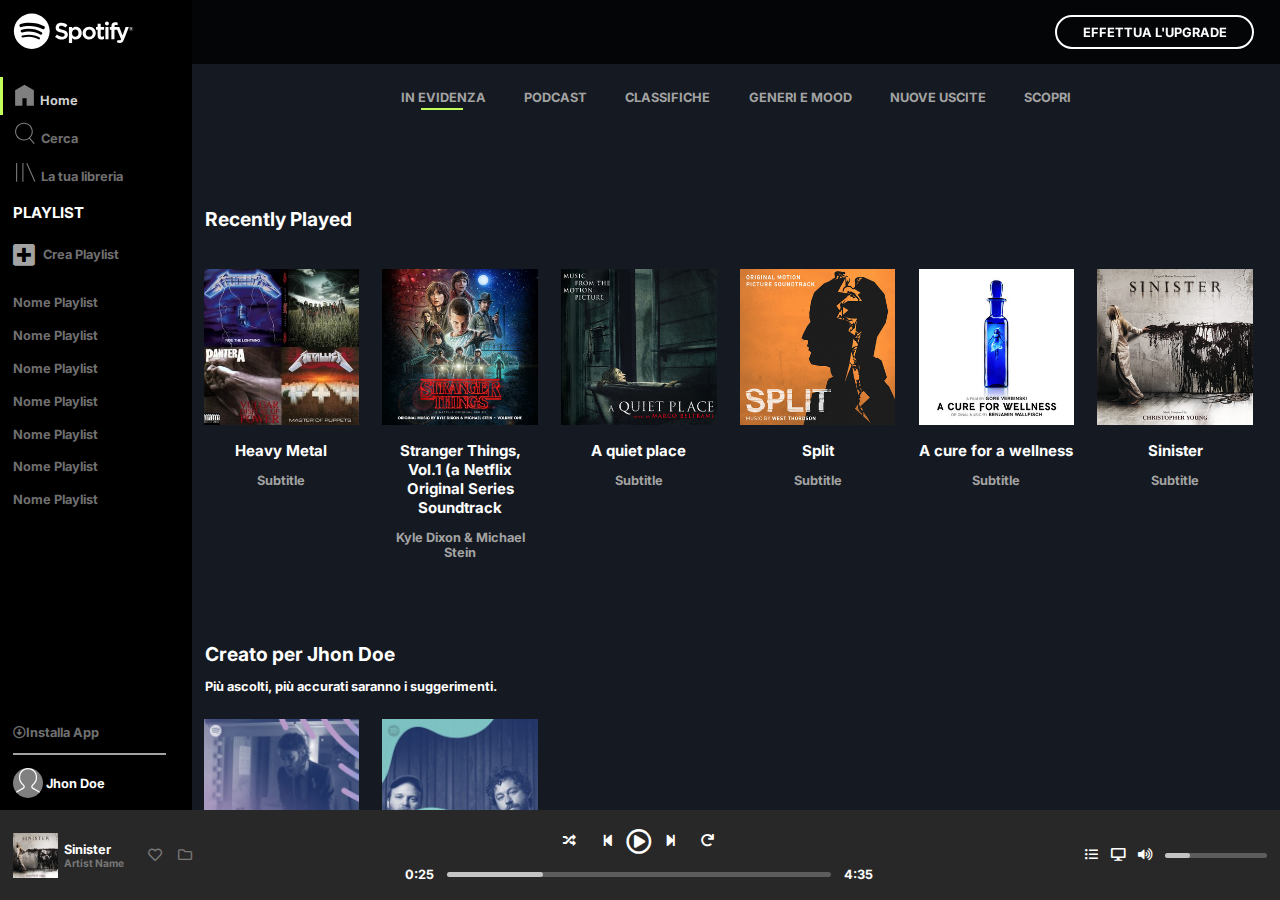
==== commit 67e061cb: "adjust" ====
--- a/index.html
+++ b/index.html
@@ -29,9 +29,21 @@
             <img class="large logo  pl-1" src="img/logo.svg" alt="">
             <img class=" small" src="img/logo-small.svg" alt="">
         </div> 
-        <div class="menu pl-1 home"><a href="#!"><img src="img/home.svg" alt=""><div class=" il-block hidden"> Home</a></div></div>
-        <div class="menu pl-1 search"><a href="#!"><img src="img/search.svg" alt=""><div class=" il-block hidden"> Cerca</a></div></div>
-        <div class="menu pl-1 library"> <a href="#!"><img src="img/libreria.svg" alt=""><div class=" il-block hidden"> La tua libreria</a></div></div>
+        <div class="menu pl-1 home">
+            <a href="#!"><img src="img/home.svg" alt="">
+                <div class=" il-block hidden"> Home</div>
+            </a>
+        </div>
+        <div class="menu pl-1 search">
+            <a href="#!"><img src="img/search.svg" alt="">
+                <div class=" il-block hidden"> Cerca</div>
+            </a>
+        </div>
+        <div class="menu pl-1 library"> 
+            <a href="#!"><img src="img/libreria.svg" alt="">
+                <div class=" il-block hidden"> La tua libreria</div>
+            </a>
+        </div>
         
         <h3 class="hidden pl-1 pt-1 pb-1">Playlist</h3>
         <div class="pl-1 pb-1 add-playlist">
@@ -196,7 +208,7 @@
             <div class="progress-sec">
                 <div class=" pr-1">0:25</div>
                 <div class="progress">
-                    <div class="progress-done p-relative"><i class="fas fa-circle"></i></i></div>
+                    <div class="progress-done p-relative"><i class="fas fa-circle"></i></div>
                 </div>
                 <div class="pl-1">4:35</div>
             </div>
@@ -207,7 +219,7 @@
             <i class="fas pr-1 fa-volume-up"></i>
             <div class="progress-sec pr-1">
                 <div class="progress">
-                    <div class="progress-done p-relative"><i class="fas fa-circle"></i></i></div>
+                    <div class="progress-done p-relative"><i class="fas fa-circle"></i></div>
 
                 </div>
             </div>
